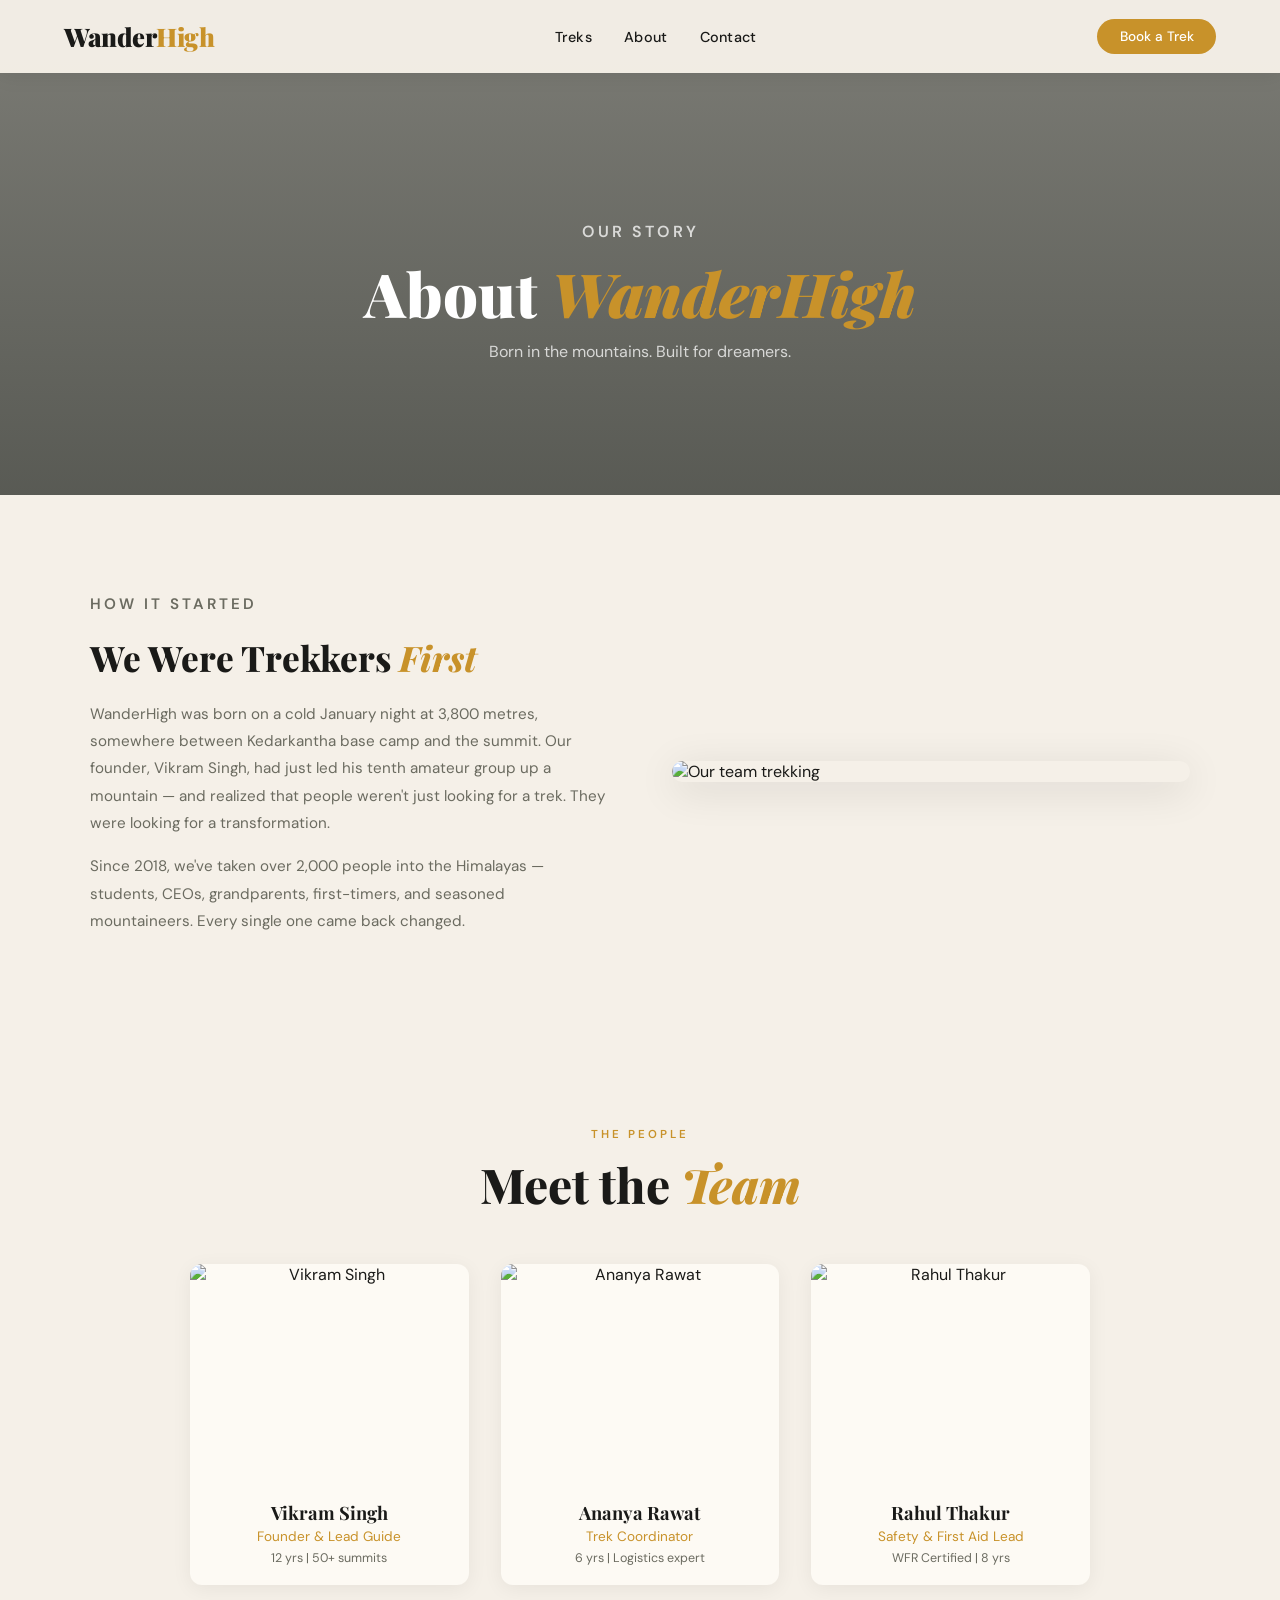
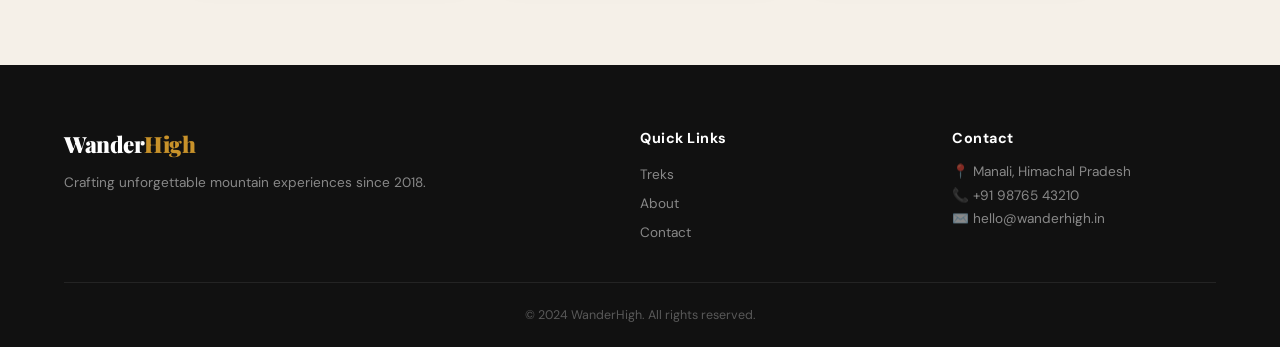
==== pages/about.html @ 96816280 "Initial commit - WanderHigh travel website" ====
<!DOCTYPE html>
<html lang="en">
<head>
  <meta charset="UTF-8"/>
  <meta name="viewport" content="width=device-width, initial-scale=1.0"/>
  <title>About Us — WanderHigh</title>
  <link rel="stylesheet" href="../css/style.css"/>
  <link rel="stylesheet" href="../css/pages.css"/>
  <link href="https://fonts.googleapis.com/css2?family=Playfair+Display:wght@400;700;900&family=DM+Sans:wght@300;400;500&display=swap" rel="stylesheet"/>
</head>
<body>

  <nav class="navbar scrolled" id="navbar">
    <a href="../index.html" class="nav-logo">Wander<span>High</span></a>
    <ul class="nav-links">
      <li><a href="../index.html#treks">Treks</a></li>
      <li><a href="about.html">About</a></li>
      <li><a href="contact.html">Contact</a></li>
    </ul>
    <a href="../index.html#treks" class="nav-cta">Book a Trek</a>
    <div class="hamburger" id="hamburger">&#9776;</div>
  </nav>

  <section class="page-hero" style="background-image: url('https://images.unsplash.com/photo-1555400038-63f5ba517a47?w=1400&q=80')">
    <div class="page-hero-overlay"></div>
    <div class="page-hero-content">
      <p class="section-tag">OUR STORY</p>
      <h1>About <em>WanderHigh</em></h1>
      <p>Born in the mountains. Built for dreamers.</p>
    </div>
  </section>

  <section class="about-story">
    <div class="about-grid">
      <div class="about-text reveal">
        <p class="section-tag">HOW IT STARTED</p>
        <h2>We Were Trekkers <em>First</em></h2>
        <p>WanderHigh was born on a cold January night at 3,800 metres, somewhere between Kedarkantha base camp and the summit. Our founder, Vikram Singh, had just led his tenth amateur group up a mountain — and realized that people weren't just looking for a trek. They were looking for a transformation.</p>
        <p>Since 2018, we've taken over 2,000 people into the Himalayas — students, CEOs, grandparents, first-timers, and seasoned mountaineers. Every single one came back changed.</p>
      </div>
      <div class="about-img reveal">
        <img src="https://images.unsplash.com/photo-1551632811-561732d1e306?w=700&q=80" alt="Our team trekking"/>
      </div>
    </div>
  </section>

  <section class="team-section">
    <div class="section-header">
      <p class="section-tag">THE PEOPLE</p>
      <h2>Meet the <em>Team</em></h2>
    </div>
    <div class="team-grid">
      <div class="team-card reveal">
        <img src="https://images.unsplash.com/photo-1500048993953-d23a436266cf?w=400&q=80" alt="Vikram Singh"/>
        <h3>Vikram Singh</h3>
        <p>Founder & Lead Guide</p>
        <span>12 yrs | 50+ summits</span>
      </div>
      <div class="team-card reveal">
        <img src="https://images.unsplash.com/photo-1558203728-00f45181dd84?w=400&q=80" alt="Ananya Rawat"/>
        <h3>Ananya Rawat</h3>
        <p>Trek Coordinator</p>
        <span>6 yrs | Logistics expert</span>
      </div>
      <div class="team-card reveal">
        <img src="https://images.unsplash.com/photo-1519085360753-af0119f7cbe7?w=400&q=80" alt="Rahul Thakur"/>
        <h3>Rahul Thakur</h3>
        <p>Safety & First Aid Lead</p>
        <span>WFR Certified | 8 yrs</span>
      </div>
    </div>
  </section>

  <footer class="footer">
    <div class="footer-top">
      <div class="footer-brand">
        <div class="nav-logo">Wander<span>High</span></div>
        <p>Crafting unforgettable mountain experiences since 2018.</p>
      </div>
      <div class="footer-links">
        <h4>Quick Links</h4>
        <ul>
          <li><a href="../index.html#treks">Treks</a></li>
          <li><a href="about.html">About</a></li>
          <li><a href="contact.html">Contact</a></li>
        </ul>
      </div>
      <div class="footer-contact">
        <h4>Contact</h4>
        <p>📍 Manali, Himachal Pradesh</p>
        <p>📞 +91 98765 43210</p>
        <p>✉️ hello@wanderhigh.in</p>
      </div>
    </div>
    <div class="footer-bottom"><p>© 2024 WanderHigh. All rights reserved.</p></div>
  </footer>

  <script>
    document.getElementById('hamburger').addEventListener('click', () => {
      document.querySelector('.nav-links').classList.toggle('open');
    });
    const observer = new IntersectionObserver((entries) => {
      entries.forEach(e => { if (e.isIntersecting) { e.target.classList.add('visible'); observer.unobserve(e.target); } });
    }, { threshold: 0.12 });
    document.querySelectorAll('.reveal').forEach(el => observer.observe(el));
  </script>
</body>
</html>
---- css/style.css ----
/* css/style.css — WanderHigh Main Styles */

/* ===== VARIABLES ===== */
:root {
  --cream: #f5f0e8;
  --dark: #1a1a18;
  --forest: #2d4a2d;
  --earth: #8b6914;
  --snow: #ffffff;
  --muted: #6b6b60;
  --accent: #c8922a;
  --card-bg: #fdfaf4;
  --font-display: 'Playfair Display', Georgia, serif;
  --font-body: 'DM Sans', sans-serif;
  --radius: 12px;
  --transition: 0.3s ease;
}

/* ===== RESET ===== */
*, *::before, *::after { box-sizing: border-box; margin: 0; padding: 0; }
html { scroll-behavior: smooth; }
body { font-family: var(--font-body); background: var(--cream); color: var(--dark); overflow-x: hidden; }
a { text-decoration: none; color: inherit; }
img { width: 100%; display: block; }
ul { list-style: none; }

/* ===== NAVBAR ===== */
.navbar {
  position: fixed; top: 0; left: 0; width: 100%; z-index: 1000;
  display: flex; align-items: center; justify-content: space-between;
  padding: 1.2rem 5%;
  transition: background var(--transition), box-shadow var(--transition);
}
.navbar.scrolled {
  background: rgba(245, 240, 232, 0.97);
  box-shadow: 0 2px 20px rgba(0,0,0,0.08);
}
.nav-logo {
  font-family: var(--font-display);
  font-size: 1.6rem; font-weight: 900;
  color: var(--snow); letter-spacing: -0.5px;
  transition: color var(--transition);
}
.navbar.scrolled .nav-logo { color: var(--dark); }
.nav-logo span { color: var(--accent); }

.nav-links { display: flex; gap: 2rem; }
.nav-links a {
  font-size: 0.9rem; font-weight: 500;
  color: rgba(255,255,255,0.85);
  transition: color var(--transition);
  letter-spacing: 0.3px;
}
.navbar.scrolled .nav-links a { color: var(--dark); }
.nav-links a:hover { color: var(--accent); }

.nav-cta {
  background: var(--accent); color: var(--snow);
  padding: 0.55rem 1.4rem; border-radius: 50px;
  font-size: 0.85rem; font-weight: 500;
  transition: background var(--transition), transform var(--transition);
}
.nav-cta:hover { background: var(--earth); transform: translateY(-1px); }

.hamburger {
  display: none; font-size: 1.5rem; cursor: pointer;
  color: var(--snow);
}
.navbar.scrolled .hamburger { color: var(--dark); }

/* ===== HERO ===== */
.hero {
  position: relative; min-height: 100vh;
  display: flex; align-items: center; justify-content: center;
  overflow: hidden;
}
.hero-bg {
  position: absolute; inset: 0; z-index: 0;
  background: url('https://images.unsplash.com/photo-1464822759023-fed622ff2c3b?w=1600&q=85') center/cover no-repeat;
}
.hero-bg::after {
  content: ''; position: absolute; inset: 0;
  background: linear-gradient(to bottom, rgba(10,15,10,0.55) 0%, rgba(10,15,10,0.3) 50%, rgba(10,15,10,0.7) 100%);
}
.hero-content {
  position: relative; z-index: 1; text-align: center; color: var(--snow);
  padding: 2rem; max-width: 780px;
  animation: fadeUp 1s ease forwards;
}
.hero-tag {
  font-size: 0.8rem; letter-spacing: 3px; text-transform: uppercase;
  color: var(--accent); margin-bottom: 1rem; font-weight: 500;
}
.hero-title {
  font-family: var(--font-display);
  font-size: clamp(2.8rem, 7vw, 5.5rem);
  font-weight: 900; line-height: 1.05;
  margin-bottom: 1.2rem;
}
.hero-title em { color: var(--accent); font-style: italic; }
.hero-sub {
  font-size: 1.1rem; font-weight: 300;
  color: rgba(255,255,255,0.85); margin-bottom: 2rem;
  max-width: 480px; margin-inline: auto;
}
.hero-btns { display: flex; gap: 1rem; justify-content: center; flex-wrap: wrap; }

.btn-primary {
  background: var(--accent); color: var(--snow);
  padding: 0.8rem 2rem; border-radius: 50px;
  font-weight: 500; font-size: 0.95rem;
  transition: transform var(--transition), background var(--transition);
}
.btn-primary:hover { background: var(--earth); transform: translateY(-2px); }

.btn-ghost {
  border: 1.5px solid rgba(255,255,255,0.6);
  color: var(--snow); padding: 0.8rem 2rem; border-radius: 50px;
  font-weight: 500; font-size: 0.95rem;
  transition: background var(--transition), border-color var(--transition);
}
.btn-ghost:hover { background: rgba(255,255,255,0.15); }

.hero-scroll {
  position: absolute; bottom: 6.5rem; left: 50%; transform: translateX(-50%);
  z-index: 2; font-size: 0.75rem; color: rgba(255,255,255,0.6);
  letter-spacing: 1px; animation: bounce 2s infinite;
}
.hero-stats {
  position: absolute; bottom: 0; left: 0; right: 0; z-index: 2;
  display: flex; justify-content: center; gap: 0;
  background: rgba(10,15,10,0.5); backdrop-filter: blur(8px);
}
.stat {
  padding: 1.2rem 3rem; text-align: center; color: var(--snow);
  border-right: 1px solid rgba(255,255,255,0.15);
}
.stat:last-child { border-right: none; }
.stat span { display: block; font-family: var(--font-display); font-size: 1.8rem; font-weight: 700; color: var(--accent); }
.stat p { font-size: 0.75rem; color: rgba(255,255,255,0.7); margin-top: 0.2rem; letter-spacing: 0.5px; }

/* ===== SECTION COMMON ===== */
.section-header { text-align: center; margin-bottom: 3rem; }
.section-tag {
  font-size: 0.72rem; letter-spacing: 3px; text-transform: uppercase;
  color: var(--accent); font-weight: 600; margin-bottom: 0.6rem; display: block;
}
.section-header h2 {
  font-family: var(--font-display);
  font-size: clamp(2rem, 4vw, 3rem);
  font-weight: 800; color: var(--dark);
}
.section-header.light h2 { color: var(--snow); }
.section-header.light .section-tag { color: #f0c060; }
.section-header h2 em { color: var(--accent); font-style: italic; }

/* ===== TREKS SECTION ===== */
.treks-section { padding: 6rem 5%; background: var(--cream); }

.filters {
  display: flex; justify-content: center; gap: 0.6rem;
  flex-wrap: wrap; margin-bottom: 3rem;
}
.filter-btn {
  padding: 0.5rem 1.4rem; border-radius: 50px;
  border: 1.5px solid #ccc; background: transparent;
  font-family: var(--font-body); font-size: 0.85rem; font-weight: 500;
  cursor: pointer; transition: all var(--transition); color: var(--muted);
}
.filter-btn:hover, .filter-btn.active {
  background: var(--accent); border-color: var(--accent); color: var(--snow);
}

.trek-grid {
  display: grid;
  grid-template-columns: repeat(auto-fill, minmax(320px, 1fr));
  gap: 2rem;
}
.trek-card {
  background: var(--card-bg); border-radius: var(--radius);
  overflow: hidden; box-shadow: 0 2px 20px rgba(0,0,0,0.06);
  transition: transform var(--transition), box-shadow var(--transition);
}
.trek-card:hover { transform: translateY(-6px); box-shadow: 0 12px 40px rgba(0,0,0,0.12); }

.trek-img-wrap { position: relative; height: 220px; overflow: hidden; }
.trek-img-wrap img { height: 100%; width: 100%; object-fit: cover; transition: transform 0.5s ease; }
.trek-card:hover .trek-img-wrap img { transform: scale(1.05); }
.trek-tag {
  position: absolute; top: 12px; left: 12px;
  background: rgba(10,15,10,0.7); color: var(--snow);
  font-size: 0.7rem; padding: 0.3rem 0.8rem; border-radius: 50px;
  backdrop-filter: blur(4px); letter-spacing: 0.5px;
}
.trek-difficulty {
  position: absolute; top: 12px; right: 12px;
  color: var(--snow); font-size: 0.7rem; padding: 0.3rem 0.8rem;
  border-radius: 50px; text-transform: capitalize; font-weight: 600;
}
.trek-body { padding: 1.4rem; }
.trek-region { font-size: 0.75rem; color: var(--muted); margin-bottom: 0.4rem; }
.trek-body h3 { font-family: var(--font-display); font-size: 1.25rem; font-weight: 700; margin-bottom: 0.5rem; }
.trek-desc { font-size: 0.85rem; color: var(--muted); line-height: 1.6; margin-bottom: 1rem; }
.trek-meta { display: flex; gap: 1rem; font-size: 0.8rem; color: var(--muted); margin-bottom: 1rem; }
.trek-footer { display: flex; align-items: center; justify-content: space-between; }
.trek-price { font-family: var(--font-display); font-size: 1.2rem; font-weight: 700; color: var(--forest); }
.trek-price small { font-size: 0.7rem; color: var(--muted); font-family: var(--font-body); }
.btn-book {
  background: var(--forest); color: var(--snow);
  padding: 0.5rem 1.2rem; border-radius: 50px;
  font-size: 0.82rem; font-weight: 500;
  transition: background var(--transition), transform var(--transition);
}
.btn-book:hover { background: var(--accent); transform: translateY(-1px); }

/* ===== WHY SECTION ===== */
.why-section { background: var(--forest); padding: 6rem 5%; }
.why-grid {
  display: grid; grid-template-columns: repeat(auto-fill, minmax(240px, 1fr));
  gap: 2rem; max-width: 1100px; margin: 0 auto;
}
.why-card {
  background: rgba(255,255,255,0.06); border-radius: var(--radius);
  padding: 2rem; text-align: center; border: 1px solid rgba(255,255,255,0.1);
  transition: background var(--transition), transform var(--transition);
}
.why-card:hover { background: rgba(255,255,255,0.1); transform: translateY(-4px); }
.why-icon { font-size: 2.5rem; margin-bottom: 1rem; }
.why-card h3 { font-family: var(--font-display); font-size: 1.2rem; color: var(--snow); margin-bottom: 0.6rem; }
.why-card p { font-size: 0.88rem; color: rgba(255,255,255,0.65); line-height: 1.7; }

/* ===== TESTIMONIALS ===== */
.testimonials { padding: 6rem 5%; background: var(--cream); }
.testimonial-slider { overflow: hidden; max-width: 700px; margin: 0 auto; }
.testimonial-track {
  display: flex; transition: transform 0.5s ease;
}
.testimonial-card {
  min-width: 100%; padding: 2.5rem 2rem;
  background: var(--card-bg); border-radius: var(--radius);
  box-shadow: 0 4px 24px rgba(0,0,0,0.07);
  text-align: center;
}
.testimonial-card p {
  font-size: 1.05rem; color: var(--dark); line-height: 1.8;
  font-style: italic; margin-bottom: 1.5rem;
}
.trekker-info { display: flex; flex-direction: column; gap: 0.2rem; }
.trekker-info strong { font-size: 0.95rem; color: var(--forest); }
.trekker-info span { font-size: 0.8rem; color: var(--muted); }
.slider-dots { display: flex; justify-content: center; gap: 0.5rem; margin-top: 1.5rem; }
.dot {
  width: 8px; height: 8px; border-radius: 50%;
  background: #ccc; cursor: pointer; transition: background var(--transition), transform var(--transition);
}
.dot.active { background: var(--accent); transform: scale(1.3); }

/* ===== NEWSLETTER ===== */
.newsletter {
  background: var(--dark); padding: 5rem 5%; text-align: center; color: var(--snow);
}
.newsletter h2 {
  font-family: var(--font-display); font-size: clamp(1.8rem, 3.5vw, 2.5rem);
  font-weight: 800; margin-bottom: 0.8rem;
}
.newsletter h2 em { color: var(--accent); font-style: italic; }
.newsletter > p { color: rgba(255,255,255,0.6); font-size: 0.95rem; margin-bottom: 2rem; }
.newsletter-form { display: flex; justify-content: center; gap: 0.5rem; flex-wrap: wrap; }
.newsletter-form input {
  padding: 0.8rem 1.4rem; border-radius: 50px; border: none;
  width: 320px; font-family: var(--font-body); font-size: 0.9rem;
  background: rgba(255,255,255,0.1); color: var(--snow); outline: none;
  border: 1px solid rgba(255,255,255,0.2);
}
.newsletter-form input::placeholder { color: rgba(255,255,255,0.4); }
.newsletter-form input:focus { border-color: var(--accent); }
.newsletter-form button {
  padding: 0.8rem 2rem; border-radius: 50px; border: none;
  background: var(--accent); color: var(--snow); font-size: 0.9rem;
  font-family: var(--font-body); font-weight: 500; cursor: pointer;
  transition: background var(--transition);
}
.newsletter-form button:hover { background: var(--earth); }
.newsletter-msg { margin-top: 1rem; font-size: 0.9rem; }

/* ===== FOOTER ===== */
.footer { background: #111; padding: 4rem 5% 1.5rem; }
.footer-top {
  display: grid; grid-template-columns: 2fr 1fr 1fr; gap: 3rem;
  padding-bottom: 2rem; border-bottom: 1px solid rgba(255,255,255,0.08);
}
.footer-brand .nav-logo { font-size: 1.4rem; margin-bottom: 0.8rem; }
.footer-brand p { font-size: 0.85rem; color: rgba(255,255,255,0.5); line-height: 1.6; }
.footer-links h4, .footer-contact h4 { color: var(--snow); margin-bottom: 1rem; font-size: 0.9rem; letter-spacing: 0.5px; }
.footer-links ul li { margin-bottom: 0.5rem; }
.footer-links a { font-size: 0.85rem; color: rgba(255,255,255,0.5); transition: color var(--transition); }
.footer-links a:hover { color: var(--accent); }
.footer-contact p { font-size: 0.85rem; color: rgba(255,255,255,0.5); margin-bottom: 0.4rem; }
.footer-bottom { text-align: center; padding-top: 1.5rem; }
.footer-bottom p { font-size: 0.78rem; color: rgba(255,255,255,0.3); }

/* ===== REVEAL ANIMATION ===== */
.reveal { opacity: 0; transform: translateY(30px); transition: opacity 0.7s ease, transform 0.7s ease; }
.reveal.visible { opacity: 1; transform: translateY(0); }

/* ===== ANIMATIONS ===== */
@keyframes fadeUp {
  from { opacity: 0; transform: translateY(40px); }
  to { opacity: 1; transform: translateY(0); }
}
@keyframes bounce {
  0%, 100% { transform: translateX(-50%) translateY(0); }
  50% { transform: translateX(-50%) translateY(8px); }
}

/* ===== RESPONSIVE ===== */
@media (max-width: 768px) {
  .nav-links { display: none; position: absolute; top: 65px; left: 0; right: 0; background: var(--cream); flex-direction: column; padding: 1.5rem; gap: 1rem; box-shadow: 0 4px 20px rgba(0,0,0,0.1); }
  .nav-links.open { display: flex; }
  .nav-links a { color: var(--dark) !important; }
  .hamburger { display: block; }
  .nav-cta { display: none; }
  .hero-stats { flex-direction: row; flex-wrap: wrap; justify-content: center; }
  .stat { padding: 0.8rem 1.5rem; border-right: none; border-bottom: 1px solid rgba(255,255,255,0.1); }
  .footer-top { grid-template-columns: 1fr; gap: 2rem; }
}
---- css/pages.css ----
/* css/pages.css — Styles for About, Contact, Trek Detail pages */

/* ===== PAGE HERO ===== */
.page-hero {
  position: relative; height: 55vh; min-height: 380px;
  display: flex; align-items: center; justify-content: center;
  background-size: cover; background-position: center;
  margin-top: 0; padding-top: 80px;
}
.page-hero-overlay {
  position: absolute; inset: 0;
  background: linear-gradient(to bottom, rgba(5,10,5,0.5), rgba(5,10,5,0.65));
}
.page-hero-content {
  position: relative; z-index: 1; text-align: center;
  color: var(--snow); padding: 2rem;
}
.page-hero-content h1 {
  font-family: var(--font-display);
  font-size: clamp(2.2rem, 5vw, 3.8rem);
  font-weight: 900; margin: 0.5rem 0;
}
.page-hero-content h1 em { color: var(--accent); font-style: italic; }
.page-hero-content p { color: rgba(255,255,255,0.75); font-size: 1rem; margin-top: 0.5rem; }

/* ===== ABOUT PAGE ===== */
.about-story {
  padding: 6rem 5%; background: var(--cream);
}
.about-grid {
  display: grid; grid-template-columns: 1fr 1fr; gap: 4rem;
  align-items: center; max-width: 1100px; margin: 0 auto;
}
.about-text h2 {
  font-family: var(--font-display); font-size: 2.2rem;
  font-weight: 800; margin: 0.5rem 0 1.2rem;
}
.about-text h2 em { color: var(--accent); font-style: italic; }
.about-text p { color: var(--muted); font-size: 0.95rem; line-height: 1.8; margin-bottom: 1rem; }
.about-img img { border-radius: var(--radius); box-shadow: 0 8px 40px rgba(0,0,0,0.12); }

.team-section { padding: 5rem 5%; background: var(--cream); }
.team-grid {
  display: grid; grid-template-columns: repeat(auto-fill, minmax(240px, 1fr));
  gap: 2rem; max-width: 900px; margin: 0 auto;
}
.team-card {
  background: var(--card-bg); border-radius: var(--radius);
  overflow: hidden; text-align: center;
  box-shadow: 0 4px 20px rgba(0,0,0,0.06);
  transition: transform var(--transition);
}
.team-card:hover { transform: translateY(-5px); }
.team-card img { height: 220px; object-fit: cover; width: 100%; }
.team-card h3 { font-family: var(--font-display); font-size: 1.15rem; margin: 1rem 1rem 0.2rem; }
.team-card p { font-size: 0.85rem; color: var(--accent); padding: 0 1rem; }
.team-card span { display: block; font-size: 0.78rem; color: var(--muted); padding: 0.3rem 1rem 1.2rem; }

/* ===== CONTACT PAGE ===== */
.contact-section { padding: 6rem 5%; background: var(--cream); }
.contact-grid {
  display: grid; grid-template-columns: 1fr 1.4fr; gap: 4rem;
  align-items: start; max-width: 1100px; margin: 0 auto;
}
.contact-info h2 {
  font-family: var(--font-display); font-size: 2rem; font-weight: 800; margin-bottom: 1rem;
}
.contact-info h2 em { color: var(--accent); font-style: italic; }
.contact-info > p { color: var(--muted); line-height: 1.7; margin-bottom: 2rem; font-size: 0.95rem; }
.info-items { display: flex; flex-direction: column; gap: 0.8rem; }
.info-item { display: flex; align-items: flex-start; gap: 0.7rem; font-size: 0.9rem; color: var(--dark); }
.info-item span { color: var(--muted); }

.contact-form {
  background: var(--card-bg); padding: 2.5rem; border-radius: var(--radius);
  box-shadow: 0 4px 30px rgba(0,0,0,0.08);
}
.form-group { margin-bottom: 1.4rem; }
.form-group label { display: block; font-size: 0.82rem; font-weight: 500; margin-bottom: 0.4rem; color: var(--dark); }
.form-group input, .form-group select, .form-group textarea {
  width: 100%; padding: 0.75rem 1rem; border-radius: 8px;
  border: 1.5px solid #ddd; font-family: var(--font-body); font-size: 0.9rem;
  color: var(--dark); background: var(--snow); outline: none;
  transition: border-color var(--transition);
}
.form-group input:focus, .form-group select:focus, .form-group textarea:focus { border-color: var(--accent); }
.form-group textarea { resize: vertical; }
.form-msg { margin-top: 1rem; font-size: 0.88rem; text-align: center; }

/* ===== TREK DETAIL PAGE ===== */
.detail-meta-bar {
  display: flex; justify-content: center; flex-wrap: wrap; gap: 0;
  background: var(--forest); color: var(--snow);
}
.meta-item {
  display: flex; flex-direction: column; align-items: center;
  padding: 1.5rem 3rem; border-right: 1px solid rgba(255,255,255,0.15);
}
.meta-item:last-child { border-right: none; }
.meta-item span { font-size: 0.72rem; text-transform: uppercase; letter-spacing: 1px; color: rgba(255,255,255,0.6); margin-bottom: 0.3rem; }
.meta-item strong { font-family: var(--font-display); font-size: 1.2rem; color: var(--snow); }

.detail-section { padding: 5rem 5%; background: var(--cream); }
.detail-body {
  display: grid; grid-template-columns: 1fr 1fr; gap: 4rem;
  max-width: 1100px; margin: 3rem auto;
}
.itinerary h2, .inclusions h2 {
  font-family: var(--font-display); font-size: 1.8rem; font-weight: 800;
  margin-bottom: 1.5rem;
}
.itinerary h2 em, .inclusions h2 em { color: var(--accent); font-style: italic; }
.itinerary-list { list-style: none; counter-reset: day; }
.itinerary-list li {
  counter-increment: day; padding: 0.9rem 1rem 0.9rem 3.5rem; position: relative;
  border-left: 2px solid #e0d8cc; margin-bottom: 0.5rem; font-size: 0.9rem; color: var(--muted);
}
.itinerary-list li::before {
  content: counter(day); position: absolute; left: -14px; top: 50%; transform: translateY(-50%);
  width: 26px; height: 26px; background: var(--accent); color: var(--snow);
  border-radius: 50%; display: flex; align-items: center; justify-content: center;
  font-size: 0.72rem; font-weight: 700;
}
.itinerary-list li strong { display: block; color: var(--dark); font-size: 0.78rem; text-transform: uppercase; letter-spacing: 1px; margin-bottom: 0.2rem; }
.check-list li { font-size: 0.9rem; color: var(--muted); padding: 0.5rem 0; border-bottom: 1px solid #f0e8d8; }

.book-cta {
  text-align: center; background: var(--dark); padding: 4rem 2rem;
  border-radius: var(--radius); max-width: 700px; margin: 0 auto;
}
.book-cta h2 { font-family: var(--font-display); font-size: 2rem; color: var(--snow); }
.book-cta h2 em { color: var(--accent); font-style: italic; }
.book-cta p { color: rgba(255,255,255,0.6); margin: 0.8rem 0; font-size: 0.95rem; }

/* ===== RESPONSIVE ===== */
@media (max-width: 768px) {
  .about-grid, .contact-grid, .detail-body { grid-template-columns: 1fr; gap: 2rem; }
  .detail-meta-bar { flex-direction: row; }
  .meta-item { padding: 1rem 1.5rem; border-right: none; border-bottom: 1px solid rgba(255,255,255,0.1); }
}
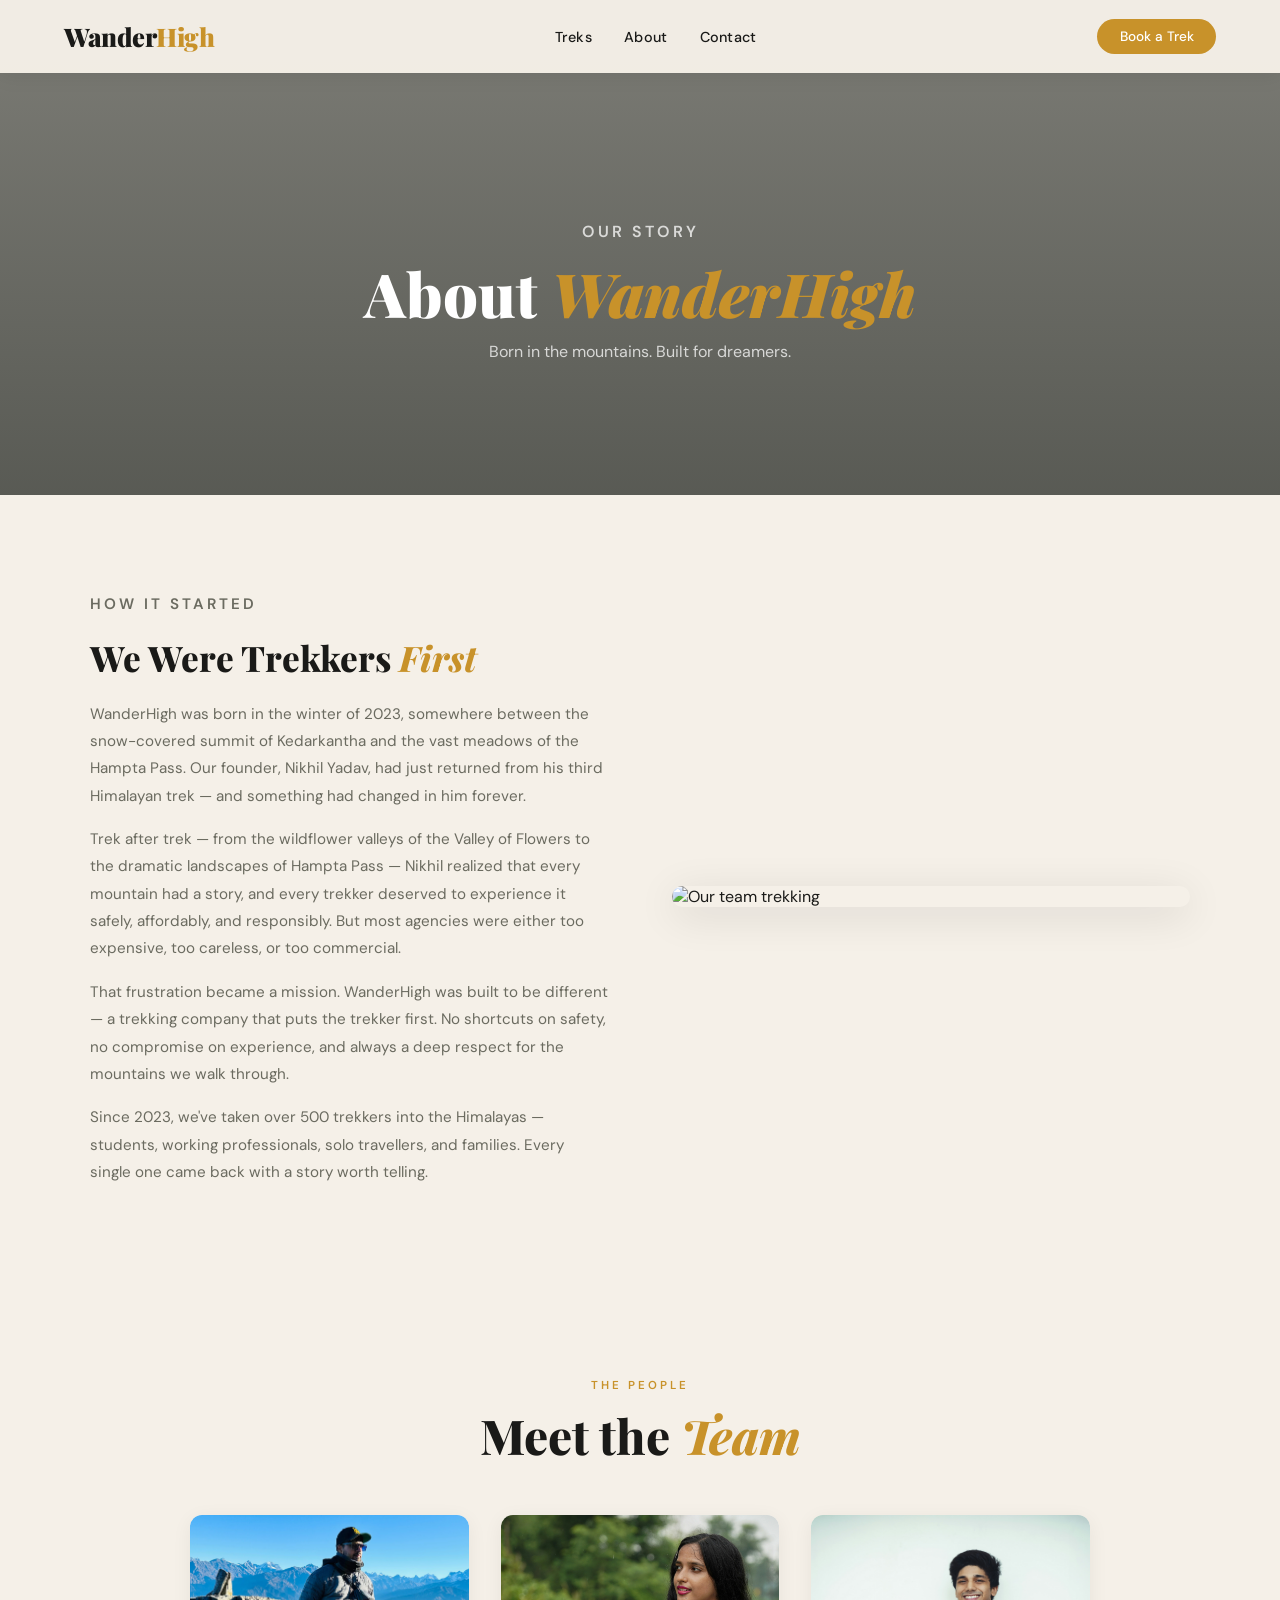
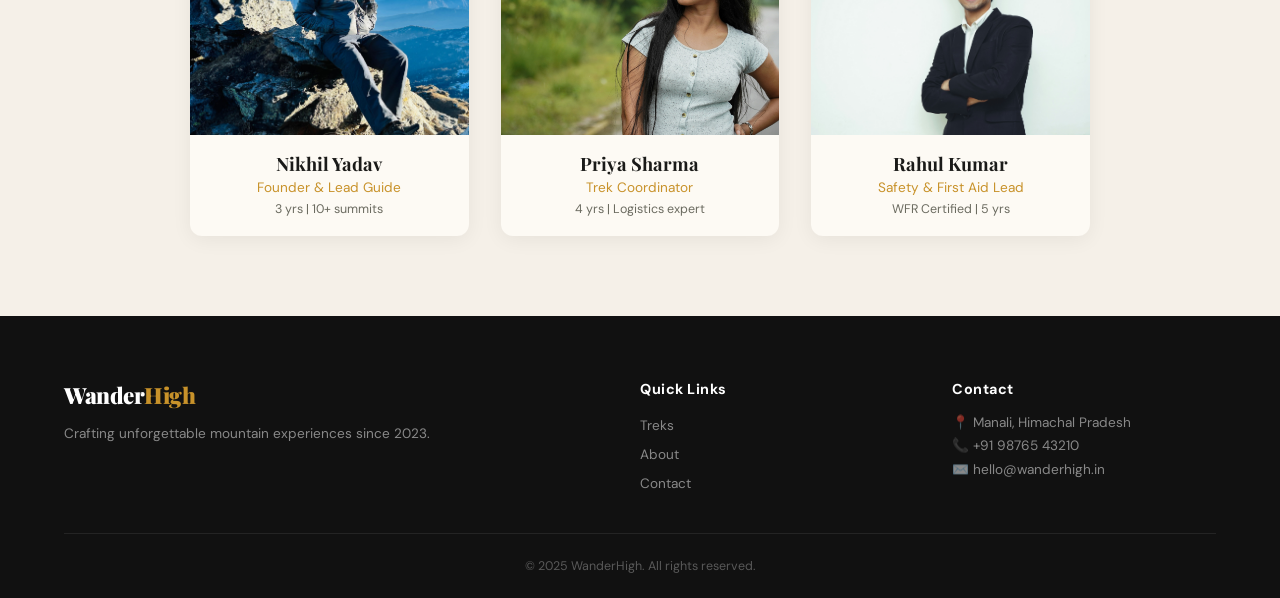
==== commit f99ac40d: "Updated team photos, prices, contact dropdown and footer" ====
--- a/pages/about.html
+++ b/pages/about.html
@@ -35,8 +35,10 @@
       <div class="about-text reveal">
         <p class="section-tag">HOW IT STARTED</p>
         <h2>We Were Trekkers <em>First</em></h2>
-        <p>WanderHigh was born on a cold January night at 3,800 metres, somewhere between Kedarkantha base camp and the summit. Our founder, Vikram Singh, had just led his tenth amateur group up a mountain — and realized that people weren't just looking for a trek. They were looking for a transformation.</p>
-        <p>Since 2018, we've taken over 2,000 people into the Himalayas — students, CEOs, grandparents, first-timers, and seasoned mountaineers. Every single one came back changed.</p>
+        <p>WanderHigh was born in the winter of 2023, somewhere between the snow-covered summit of Kedarkantha and the vast meadows of the Hampta Pass. Our founder, Nikhil Yadav, had just returned from his third Himalayan trek — and something had changed in him forever.</p>
+        <p>Trek after trek — from the wildflower valleys of the Valley of Flowers to the dramatic landscapes of Hampta Pass — Nikhil realized that every mountain had a story, and every trekker deserved to experience it safely, affordably, and responsibly. But most agencies were either too expensive, too careless, or too commercial.</p>
+        <p>That frustration became a mission. WanderHigh was built to be different — a trekking company that puts the trekker first. No shortcuts on safety, no compromise on experience, and always a deep respect for the mountains we walk through.</p>
+        <p>Since 2023, we've taken over 500 trekkers into the Himalayas — students, working professionals, solo travellers, and families. Every single one came back with a story worth telling.</p>
       </div>
       <div class="about-img reveal">
         <img src="https://images.unsplash.com/photo-1551632811-561732d1e306?w=700&q=80" alt="Our team trekking"/>
@@ -51,22 +53,22 @@
     </div>
     <div class="team-grid">
       <div class="team-card reveal">
-        <img src="https://images.unsplash.com/photo-1500048993953-d23a436266cf?w=400&q=80" alt="Vikram Singh"/>
-        <h3>Vikram Singh</h3>
+        <img src="../images/nikhil2.jpg" alt="Nikhil Yadav"/>
+        <h3>Nikhil Yadav</h3>
         <p>Founder & Lead Guide</p>
-        <span>12 yrs | 50+ summits</span>
+        <span>3 yrs | 10+ summits</span>
       </div>
       <div class="team-card reveal">
-        <img src="https://images.unsplash.com/photo-1558203728-00f45181dd84?w=400&q=80" alt="Ananya Rawat"/>
-        <h3>Ananya Rawat</h3>
+        <img src="../images/team2.jpg" alt="Priya Sharma"/>
+        <h3>Priya Sharma</h3>
         <p>Trek Coordinator</p>
-        <span>6 yrs | Logistics expert</span>
+        <span>4 yrs | Logistics expert</span>
       </div>
       <div class="team-card reveal">
-        <img src="https://images.unsplash.com/photo-1519085360753-af0119f7cbe7?w=400&q=80" alt="Rahul Thakur"/>
-        <h3>Rahul Thakur</h3>
+        <img src="../images/team3.jpg" alt="Rahul Kumar"/>
+        <h3>Rahul Kumar</h3>
         <p>Safety & First Aid Lead</p>
-        <span>WFR Certified | 8 yrs</span>
+        <span>WFR Certified | 5 yrs</span>
       </div>
     </div>
   </section>
@@ -75,7 +77,7 @@
     <div class="footer-top">
       <div class="footer-brand">
         <div class="nav-logo">Wander<span>High</span></div>
-        <p>Crafting unforgettable mountain experiences since 2018.</p>
+        <p>Crafting unforgettable mountain experiences since 2023.</p>
       </div>
       <div class="footer-links">
         <h4>Quick Links</h4>
@@ -92,7 +94,7 @@
         <p>✉️ hello@wanderhigh.in</p>
       </div>
     </div>
-    <div class="footer-bottom"><p>© 2024 WanderHigh. All rights reserved.</p></div>
+    <div class="footer-bottom"><p>© 2025 WanderHigh. All rights reserved.</p></div>
   </footer>
 
   <script>
